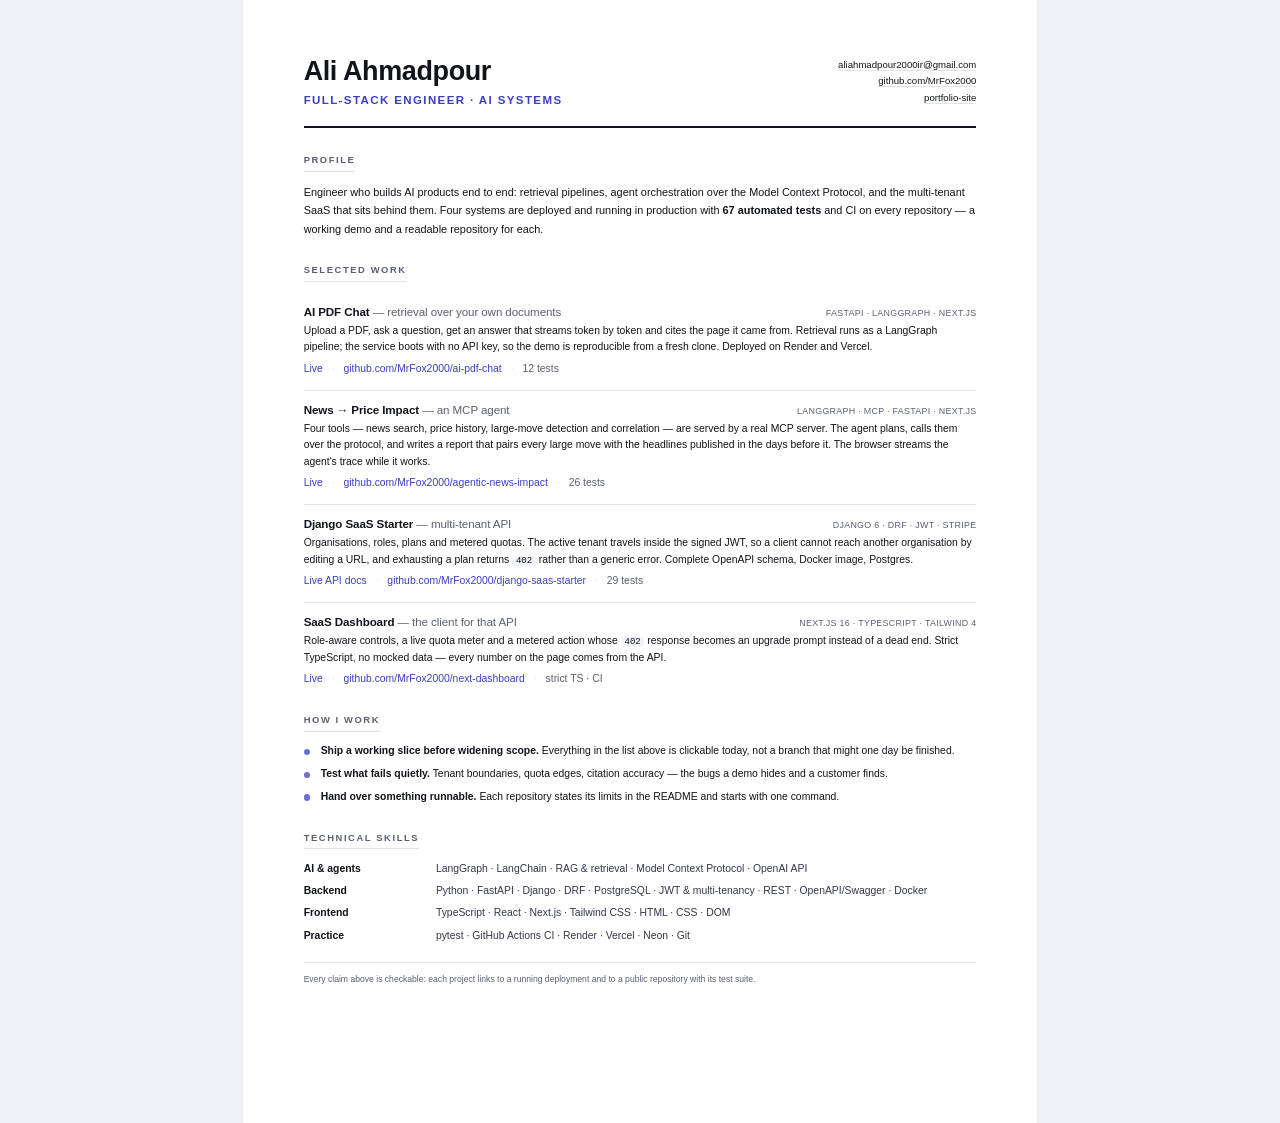
==== resume.html @ dd3325db "Link every live deployment, add a one-page resume Each project card now opens the running deployment" ====
<!doctype html>
<html lang="en">
  <head>
    <meta charset="utf-8" />
    <meta name="viewport" content="width=device-width, initial-scale=1" />
    <title>Ali Ahmadpour — Résumé</title>
    <style>
      :root {
        --ink: #12141c;
        --muted: #5b6070;
        --rule: #dfe2ea;
        --accent: #3b3fbf;
      }

      * {
        box-sizing: border-box;
      }

      html,
      body {
        margin: 0;
        padding: 0;
        background: #eef0f5;
      }

      body {
        font-family: -apple-system, BlinkMacSystemFont, "Segoe UI", Roboto, Helvetica, Arial,
          sans-serif;
        color: var(--ink);
        -webkit-font-smoothing: antialiased;
      }

      .page {
        width: 210mm;
        min-height: 297mm;
        margin: 0 auto;
        padding: 15mm 16mm 13mm;
        background: #fff;
      }

      /* ---------- header ---------- */
      header {
        display: flex;
        align-items: flex-start;
        justify-content: space-between;
        gap: 10mm;
        padding-bottom: 5mm;
        border-bottom: 2px solid var(--ink);
      }

      h1 {
        margin: 0;
        font-size: 27px;
        line-height: 1.05;
        letter-spacing: -0.4px;
      }

      .role {
        margin: 2.5mm 0 0;
        font-size: 11.5px;
        font-weight: 600;
        letter-spacing: 1.4px;
        text-transform: uppercase;
        color: var(--accent);
      }

      .contact {
        text-align: right;
        font-size: 9.6px;
        line-height: 1.75;
        color: var(--muted);
        white-space: nowrap;
      }

      .contact a {
        color: var(--ink);
        text-decoration: none;
        border-bottom: 1px solid var(--rule);
      }

      /* ---------- shared ---------- */
      section {
        margin-top: 7mm;
      }

      h2 {
        margin: 0 0 3mm;
        font-size: 9.4px;
        font-weight: 700;
        letter-spacing: 1.6px;
        text-transform: uppercase;
        color: var(--muted);
      }

      h2 span {
        display: inline-block;
        padding-bottom: 1.4mm;
        border-bottom: 1px solid var(--rule);
      }

      .summary {
        margin: 0;
        font-size: 10.9px;
        line-height: 1.68;
      }

      .summary strong {
        font-weight: 650;
      }

      /* ---------- projects ---------- */
      .project {
        padding: 3.1mm 0 3.3mm;
        border-bottom: 1px solid var(--rule);
        break-inside: avoid;
      }

      .project:last-child {
        border-bottom: 0;
        padding-bottom: 0;
      }

      .project-head {
        display: flex;
        align-items: baseline;
        justify-content: space-between;
        gap: 6mm;
      }

      .project h3 {
        margin: 0;
        font-size: 11.6px;
        letter-spacing: -0.1px;
      }

      .project h3 em {
        font-style: normal;
        font-weight: 500;
        color: var(--muted);
      }

      .stack {
        font-size: 8.9px;
        letter-spacing: 0.3px;
        text-transform: uppercase;
        color: var(--muted);
        white-space: nowrap;
      }

      .project p {
        margin: 1.3mm 0 0;
        font-size: 10.4px;
        line-height: 1.6;
      }

      .project p code {
        font-family: "SFMono-Regular", Consolas, monospace;
        font-size: 9px;
        background: #f2f3f8;
        padding: 0 1mm;
        border-radius: 1mm;
      }

      .links {
        margin-top: 1.2mm;
        font-size: 9.1px;
        color: var(--muted);
      }

      .links a {
        color: var(--accent);
        text-decoration: none;
      }

      .links .sep {
        margin: 0 1.6mm;
        color: var(--rule);
      }

      /* ---------- how I work ---------- */
      .howto {
        margin: 0;
        padding: 0;
        list-style: none;
        font-size: 10.4px;
        line-height: 1.62;
      }

      .howto li {
        position: relative;
        padding-left: 4.5mm;
        margin-bottom: 1.6mm;
        break-inside: avoid;
      }

      .howto li:last-child {
        margin-bottom: 0;
      }

      .howto li::before {
        content: "";
        position: absolute;
        left: 0;
        top: 1.55mm;
        width: 1.6mm;
        height: 1.6mm;
        border-radius: 50%;
        background: var(--accent);
        opacity: 0.75;
      }

      .howto strong {
        font-weight: 650;
      }

      /* ---------- skills ---------- */
      .skills {
        display: grid;
        grid-template-columns: 32mm 1fr;
        row-gap: 1.8mm;
        column-gap: 3mm;
        font-size: 10.4px;
        line-height: 1.5;
      }

      .skills dt {
        font-weight: 650;
        color: var(--ink);
      }

      .skills dd {
        margin: 0;
        color: #33384a;
      }

      /* ---------- footer note ---------- */
      .note {
        margin-top: 5mm;
        padding-top: 2.5mm;
        border-top: 1px solid var(--rule);
        font-size: 8.6px;
        color: var(--muted);
        line-height: 1.5;
      }

      @page {
        size: A4;
        margin: 0;
      }

      @media print {
        html,
        body {
          background: #fff;
        }

        .page {
          width: auto;
          min-height: 0;
          padding: 13mm 15mm;
        }
      }
    </style>
  </head>
  <body>
    <div class="page">
      <header>
        <div>
          <h1>Ali Ahmadpour</h1>
          <p class="role">Full-stack engineer · AI systems</p>
        </div>
        <div class="contact">
          <a href="mailto:aliahmadpour2000ir@gmail.com">aliahmadpour2000ir@gmail.com</a><br />
          <a href="https://github.com/MrFox2000">github.com/MrFox2000</a><br />
          <a href="https://mrfox2000.github.io/portfolio-site/">portfolio-site</a>
        </div>
      </header>

      <section>
        <h2><span>Profile</span></h2>
        <p class="summary">
          Engineer who builds AI products end to end: retrieval pipelines, agent orchestration over
          the Model Context Protocol, and the multi-tenant SaaS that sits behind them. Four systems
          are deployed and running in production with <strong>67 automated tests</strong> and CI on
          every repository — a working demo and a readable repository for each.
        </p>
      </section>

      <section>
        <h2><span>Selected work</span></h2>

        <div class="project">
          <div class="project-head">
            <h3>AI PDF Chat <em>— retrieval over your own documents</em></h3>
            <span class="stack">FastAPI · LangGraph · Next.js</span>
          </div>
          <p>
            Upload a PDF, ask a question, get an answer that streams token by token and cites the
            page it came from. Retrieval runs as a LangGraph pipeline; the service boots with no API
            key, so the demo is reproducible from a fresh clone. Deployed on Render and Vercel.
          </p>
          <p class="links">
            <a href="https://ai-pdf-chat-two.vercel.app/">Live</a>
            <span class="sep">·</span>
            <a href="https://github.com/MrFox2000/ai-pdf-chat">github.com/MrFox2000/ai-pdf-chat</a>
            <span class="sep">·</span> 12 tests
          </p>
        </div>

        <div class="project">
          <div class="project-head">
            <h3>News → Price Impact <em>— an MCP agent</em></h3>
            <span class="stack">LangGraph · MCP · FastAPI · Next.js</span>
          </div>
          <p>
            Four tools — news search, price history, large-move detection and correlation — are
            served by a real MCP server. The agent plans, calls them over the protocol, and writes a
            report that pairs every large move with the headlines published in the days before it.
            The browser streams the agent's trace while it works.
          </p>
          <p class="links">
            <a href="https://agentic-news-impact.vercel.app/">Live</a>
            <span class="sep">·</span>
            <a href="https://github.com/MrFox2000/agentic-news-impact"
              >github.com/MrFox2000/agentic-news-impact</a
            >
            <span class="sep">·</span> 26 tests
          </p>
        </div>

        <div class="project">
          <div class="project-head">
            <h3>Django SaaS Starter <em>— multi-tenant API</em></h3>
            <span class="stack">Django 6 · DRF · JWT · Stripe</span>
          </div>
          <p>
            Organisations, roles, plans and metered quotas. The active tenant travels inside the
            signed JWT, so a client cannot reach another organisation by editing a URL, and
            exhausting a plan returns <code>402</code> rather than a generic error. Complete OpenAPI
            schema, Docker image, Postgres.
          </p>
          <p class="links">
            <a href="https://django-saas-api.onrender.com/api/docs/">Live API docs</a>
            <span class="sep">·</span>
            <a href="https://github.com/MrFox2000/django-saas-starter"
              >github.com/MrFox2000/django-saas-starter</a
            >
            <span class="sep">·</span> 29 tests
          </p>
        </div>

        <div class="project">
          <div class="project-head">
            <h3>SaaS Dashboard <em>— the client for that API</em></h3>
            <span class="stack">Next.js 16 · TypeScript · Tailwind 4</span>
          </div>
          <p>
            Role-aware controls, a live quota meter and a metered action whose <code>402</code>
            response becomes an upgrade prompt instead of a dead end. Strict TypeScript, no mocked
            data — every number on the page comes from the API.
          </p>
          <p class="links">
            <a href="https://next-dashboard-phi-azure.vercel.app/">Live</a>
            <span class="sep">·</span>
            <a href="https://github.com/MrFox2000/next-dashboard"
              >github.com/MrFox2000/next-dashboard</a
            >
            <span class="sep">·</span> strict TS · CI
          </p>
        </div>
      </section>

      <section>
        <h2><span>How I work</span></h2>
        <ul class="howto">
          <li>
            <strong>Ship a working slice before widening scope.</strong> Everything in the list above
            is clickable today, not a branch that might one day be finished.
          </li>
          <li>
            <strong>Test what fails quietly.</strong> Tenant boundaries, quota edges, citation
            accuracy — the bugs a demo hides and a customer finds.
          </li>
          <li>
            <strong>Hand over something runnable.</strong> Each repository states its limits in the
            README and starts with one command.
          </li>
        </ul>
      </section>

      <section>
        <h2><span>Technical skills</span></h2>
        <dl class="skills">
          <dt>AI &amp; agents</dt>
          <dd>LangGraph · LangChain · RAG &amp; retrieval · Model Context Protocol · OpenAI API</dd>
          <dt>Backend</dt>
          <dd>
            Python · FastAPI · Django · DRF · PostgreSQL · JWT &amp; multi-tenancy · REST ·
            OpenAPI/Swagger · Docker
          </dd>
          <dt>Frontend</dt>
          <dd>TypeScript · React · Next.js · Tailwind CSS · HTML · CSS · DOM</dd>
          <dt>Practice</dt>
          <dd>pytest · GitHub Actions CI · Render · Vercel · Neon · Git</dd>
        </dl>
      </section>

      <p class="note">
        Every claim above is checkable: each project links to a running deployment and to a public
        repository with its test suite.
      </p>
    </div>
  </body>
</html>
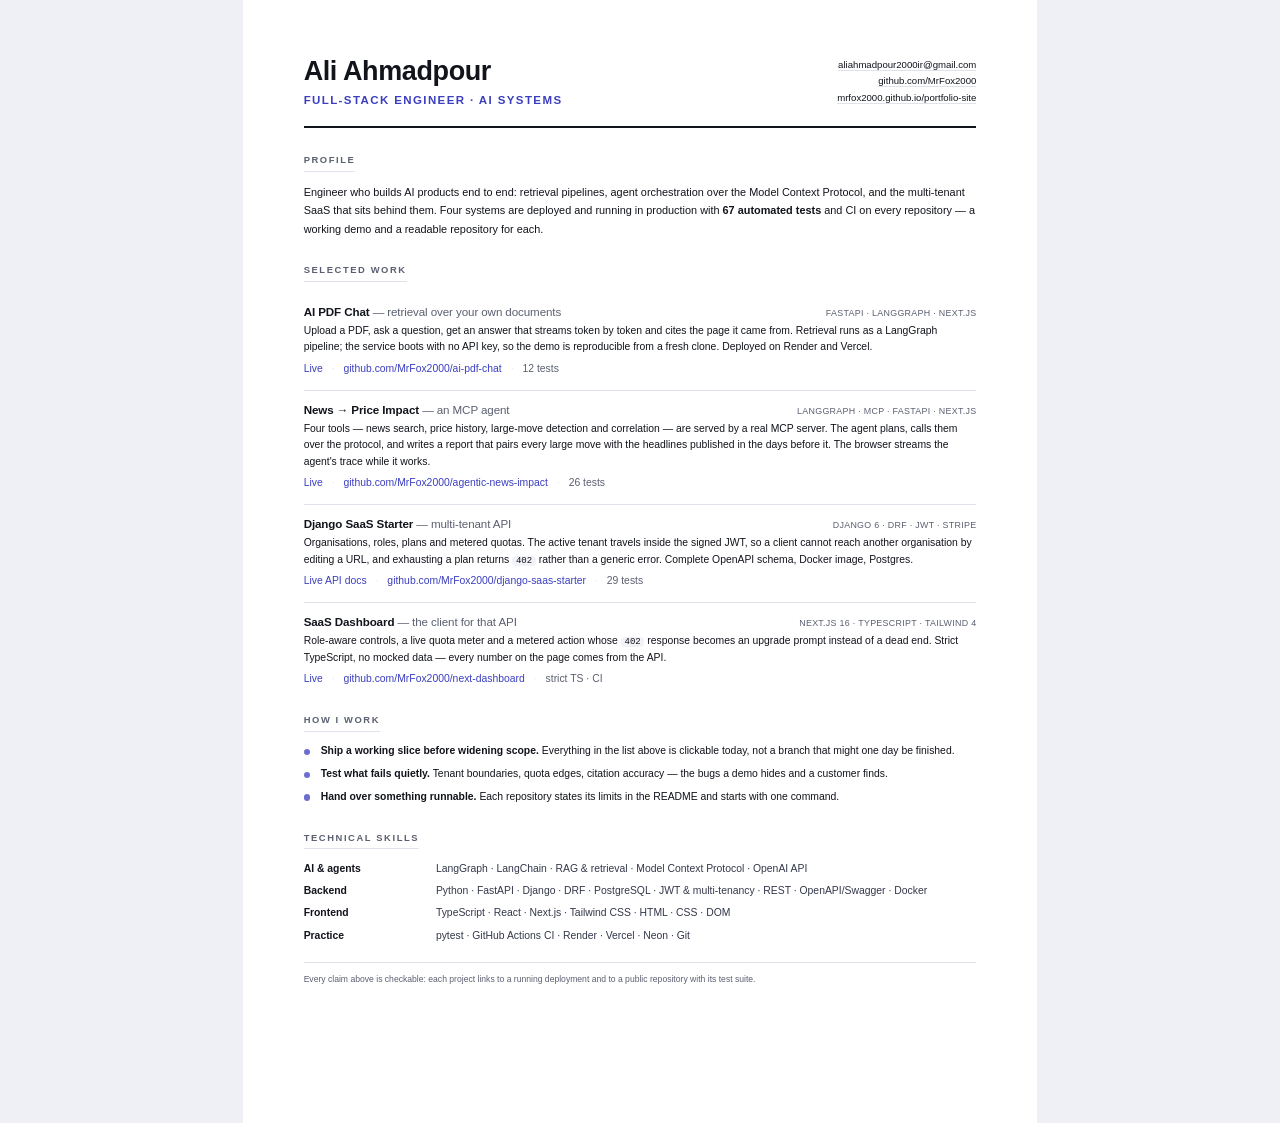
==== commit 0fcbe68f: "Print the portfolio URL in full instead of a link label" ====
--- a/resume.html
+++ b/resume.html
@@ -272,7 +272,9 @@
         <div class="contact">
           <a href="mailto:aliahmadpour2000ir@gmail.com">aliahmadpour2000ir@gmail.com</a><br />
           <a href="https://github.com/MrFox2000">github.com/MrFox2000</a><br />
-          <a href="https://mrfox2000.github.io/portfolio-site/">portfolio-site</a>
+          <a href="https://mrfox2000.github.io/portfolio-site/"
+            >mrfox2000.github.io/portfolio-site</a
+          >
         </div>
       </header>
 
